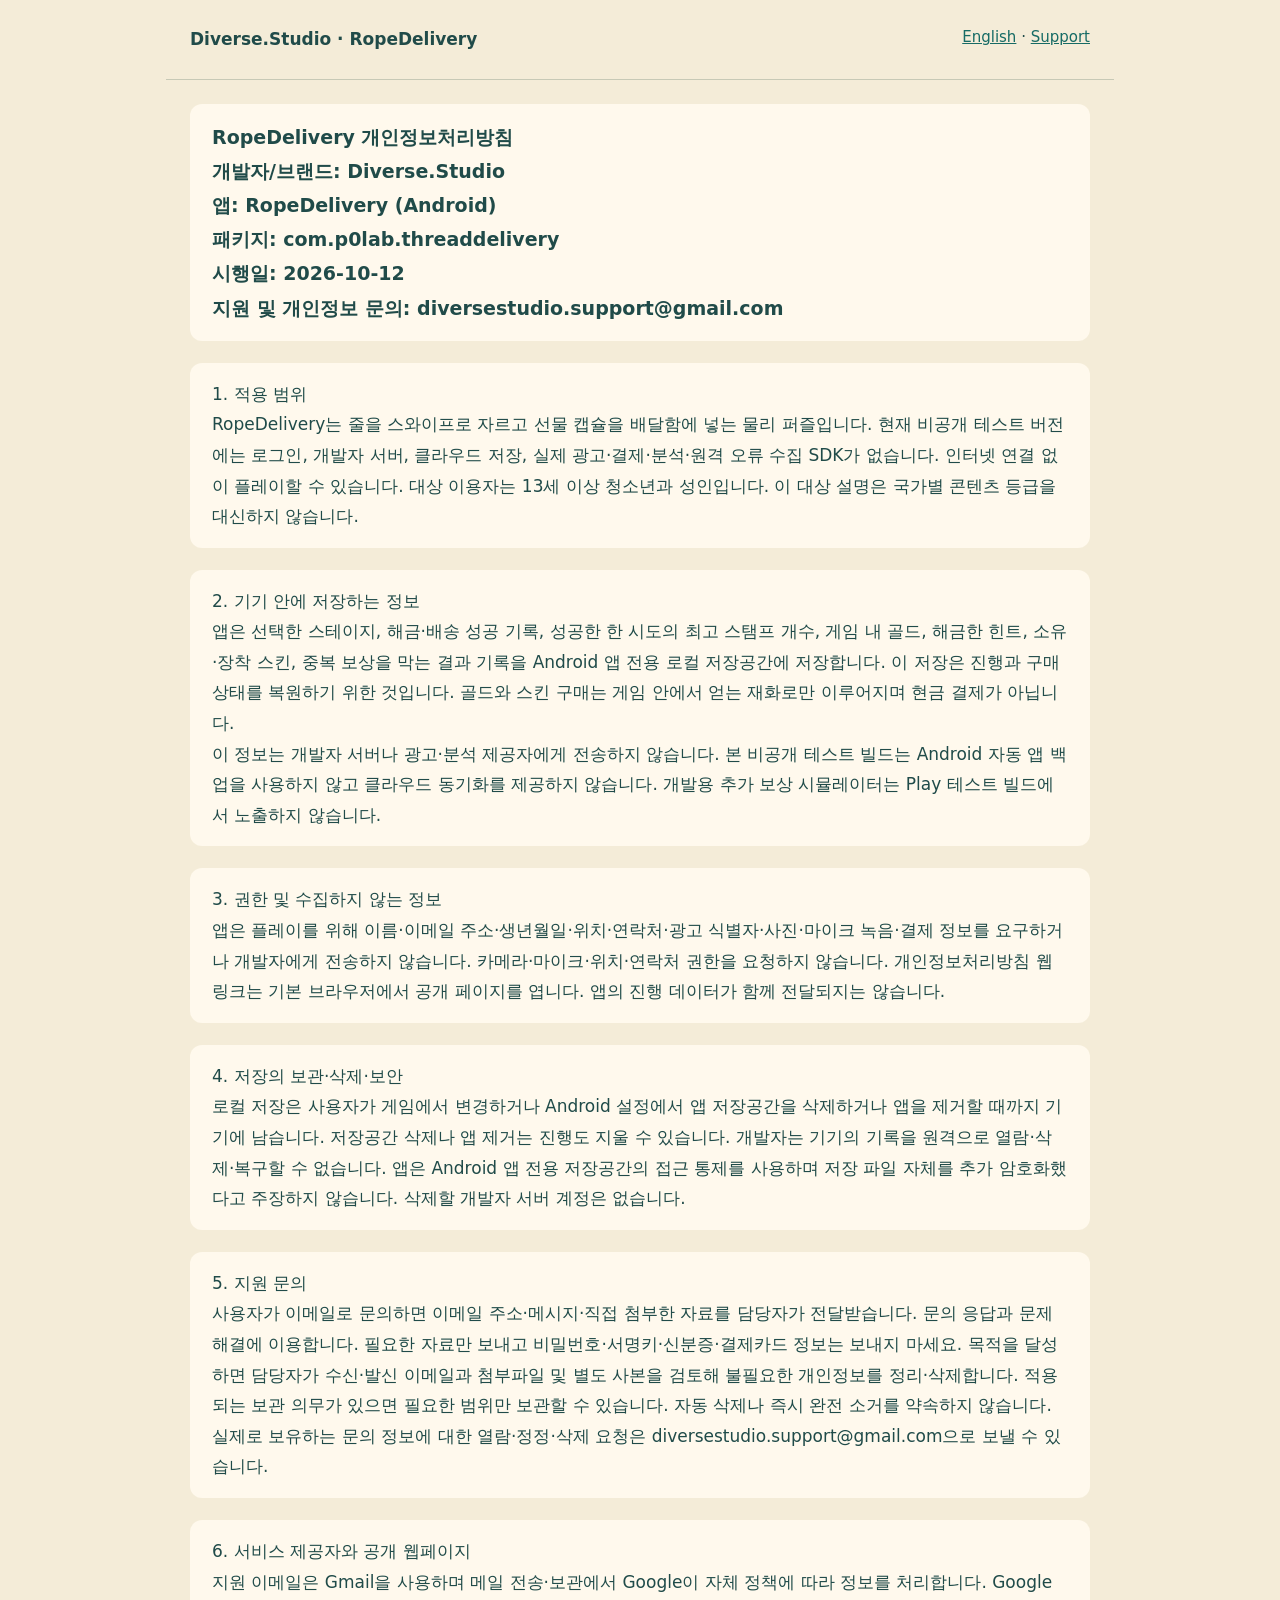
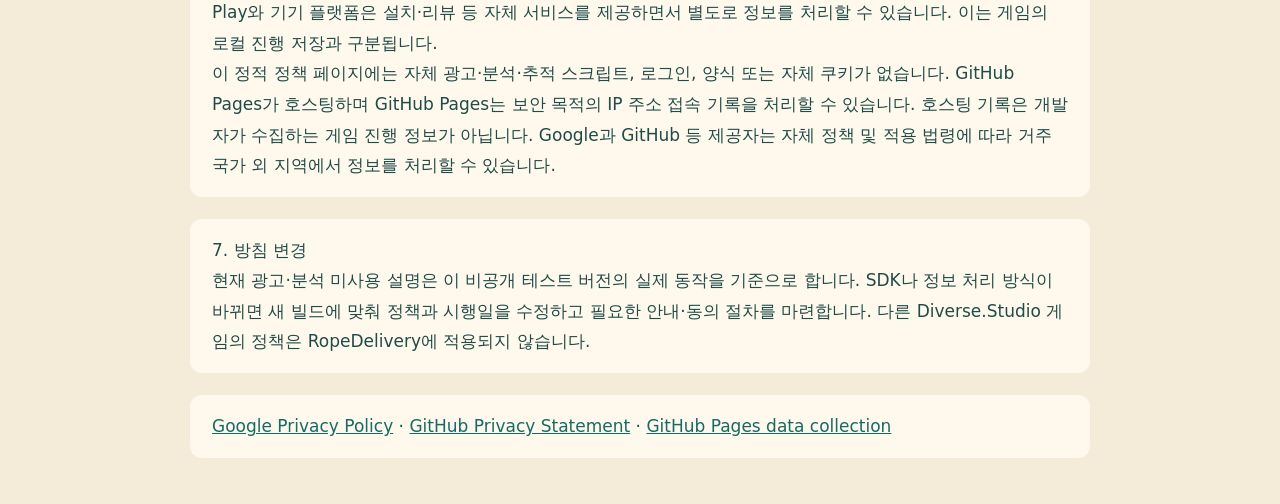
==== privacy-ko.html @ 38921d54 "Publish RopeDelivery closed-test privacy and support pages" ====
<!doctype html><html lang="ko"><head><meta charset="utf-8"><meta name="viewport" content="width=device-width,initial-scale=1"><title>RopeDelivery 개인정보처리방침</title><link rel="stylesheet" href="style.css"></head><body><header><b>Diverse.Studio · RopeDelivery</b><nav><a href="privacy-en.html">English</a> · <a href="mailto:diversestudio.support@gmail.com">Support</a></nav></header><main><section><p>RopeDelivery 개인정보처리방침<br>개발자/브랜드: Diverse.Studio<br>앱: RopeDelivery (Android)<br>패키지: com.p0lab.threaddelivery<br>시행일: 2026-10-12<br>지원 및 개인정보 문의: diversestudio.support@gmail.com</p></section><section><p>1. 적용 범위<br>RopeDelivery는 줄을 스와이프로 자르고 선물 캡슐을 배달함에 넣는 물리 퍼즐입니다. 현재 비공개 테스트 버전에는 로그인, 개발자 서버, 클라우드 저장, 실제 광고·결제·분석·원격 오류 수집 SDK가 없습니다. 인터넷 연결 없이 플레이할 수 있습니다. 대상 이용자는 13세 이상 청소년과 성인입니다. 이 대상 설명은 국가별 콘텐츠 등급을 대신하지 않습니다.</p></section><section><p>2. 기기 안에 저장하는 정보<br>앱은 선택한 스테이지, 해금·배송 성공 기록, 성공한 한 시도의 최고 스탬프 개수, 게임 내 골드, 해금한 힌트, 소유·장착 스킨, 중복 보상을 막는 결과 기록을 Android 앱 전용 로컬 저장공간에 저장합니다. 이 저장은 진행과 구매 상태를 복원하기 위한 것입니다. 골드와 스킨 구매는 게임 안에서 얻는 재화로만 이루어지며 현금 결제가 아닙니다.<br>이 정보는 개발자 서버나 광고·분석 제공자에게 전송하지 않습니다. 본 비공개 테스트 빌드는 Android 자동 앱 백업을 사용하지 않고 클라우드 동기화를 제공하지 않습니다. 개발용 추가 보상 시뮬레이터는 Play 테스트 빌드에서 노출하지 않습니다.</p></section><section><p>3. 권한 및 수집하지 않는 정보<br>앱은 플레이를 위해 이름·이메일 주소·생년월일·위치·연락처·광고 식별자·사진·마이크 녹음·결제 정보를 요구하거나 개발자에게 전송하지 않습니다. 카메라·마이크·위치·연락처 권한을 요청하지 않습니다. 개인정보처리방침 웹 링크는 기본 브라우저에서 공개 페이지를 엽니다. 앱의 진행 데이터가 함께 전달되지는 않습니다.</p></section><section><p>4. 저장의 보관·삭제·보안<br>로컬 저장은 사용자가 게임에서 변경하거나 Android 설정에서 앱 저장공간을 삭제하거나 앱을 제거할 때까지 기기에 남습니다. 저장공간 삭제나 앱 제거는 진행도 지울 수 있습니다. 개발자는 기기의 기록을 원격으로 열람·삭제·복구할 수 없습니다. 앱은 Android 앱 전용 저장공간의 접근 통제를 사용하며 저장 파일 자체를 추가 암호화했다고 주장하지 않습니다. 삭제할 개발자 서버 계정은 없습니다.</p></section><section><p>5. 지원 문의<br>사용자가 이메일로 문의하면 이메일 주소·메시지·직접 첨부한 자료를 담당자가 전달받습니다. 문의 응답과 문제 해결에 이용합니다. 필요한 자료만 보내고 비밀번호·서명키·신분증·결제카드 정보는 보내지 마세요. 목적을 달성하면 담당자가 수신·발신 이메일과 첨부파일 및 별도 사본을 검토해 불필요한 개인정보를 정리·삭제합니다. 적용되는 보관 의무가 있으면 필요한 범위만 보관할 수 있습니다. 자동 삭제나 즉시 완전 소거를 약속하지 않습니다. 실제로 보유하는 문의 정보에 대한 열람·정정·삭제 요청은 diversestudio.support@gmail.com으로 보낼 수 있습니다.</p></section><section><p>6. 서비스 제공자와 공개 웹페이지<br>지원 이메일은 Gmail을 사용하며 메일 전송·보관에서 Google이 자체 정책에 따라 정보를 처리합니다. Google Play와 기기 플랫폼은 설치·리뷰 등 자체 서비스를 제공하면서 별도로 정보를 처리할 수 있습니다. 이는 게임의 로컬 진행 저장과 구분됩니다.<br>이 정적 정책 페이지에는 자체 광고·분석·추적 스크립트, 로그인, 양식 또는 자체 쿠키가 없습니다. GitHub Pages가 호스팅하며 GitHub Pages는 보안 목적의 IP 주소 접속 기록을 처리할 수 있습니다. 호스팅 기록은 개발자가 수집하는 게임 진행 정보가 아닙니다. Google과 GitHub 등 제공자는 자체 정책 및 적용 법령에 따라 거주 국가 외 지역에서 정보를 처리할 수 있습니다.</p></section><section><p>7. 방침 변경<br>현재 광고·분석 미사용 설명은 이 비공개 테스트 버전의 실제 동작을 기준으로 합니다. SDK나 정보 처리 방식이 바뀌면 새 빌드에 맞춰 정책과 시행일을 수정하고 필요한 안내·동의 절차를 마련합니다. 다른 Diverse.Studio 게임의 정책은 RopeDelivery에 적용되지 않습니다.</p></section><section><p><a href="https://policies.google.com/privacy">Google Privacy Policy</a> · <a href="https://docs.github.com/en/site-policy/privacy-policies/github-general-privacy-statement">GitHub Privacy Statement</a> · <a href="https://docs.github.com/en/pages/getting-started-with-github-pages/what-is-github-pages#data-collection">GitHub Pages data collection</a></p></section></main></body></html>
---- style.css ----
body{margin:0;background:#f4ecd8;color:#204b49;font:17px/1.8 system-ui,sans-serif}header,main{max-width:900px;margin:auto;padding:24px}header{display:flex;flex-wrap:wrap;gap:20px;justify-content:space-between;border-bottom:1px solid #c7c9b6}section{margin:0 0 22px;padding:16px 22px;background:#fff9ed;border-radius:12px}section:first-child{font-size:19px;font-weight:600}a{color:#166b65}p{margin:0}nav{font-size:15px}
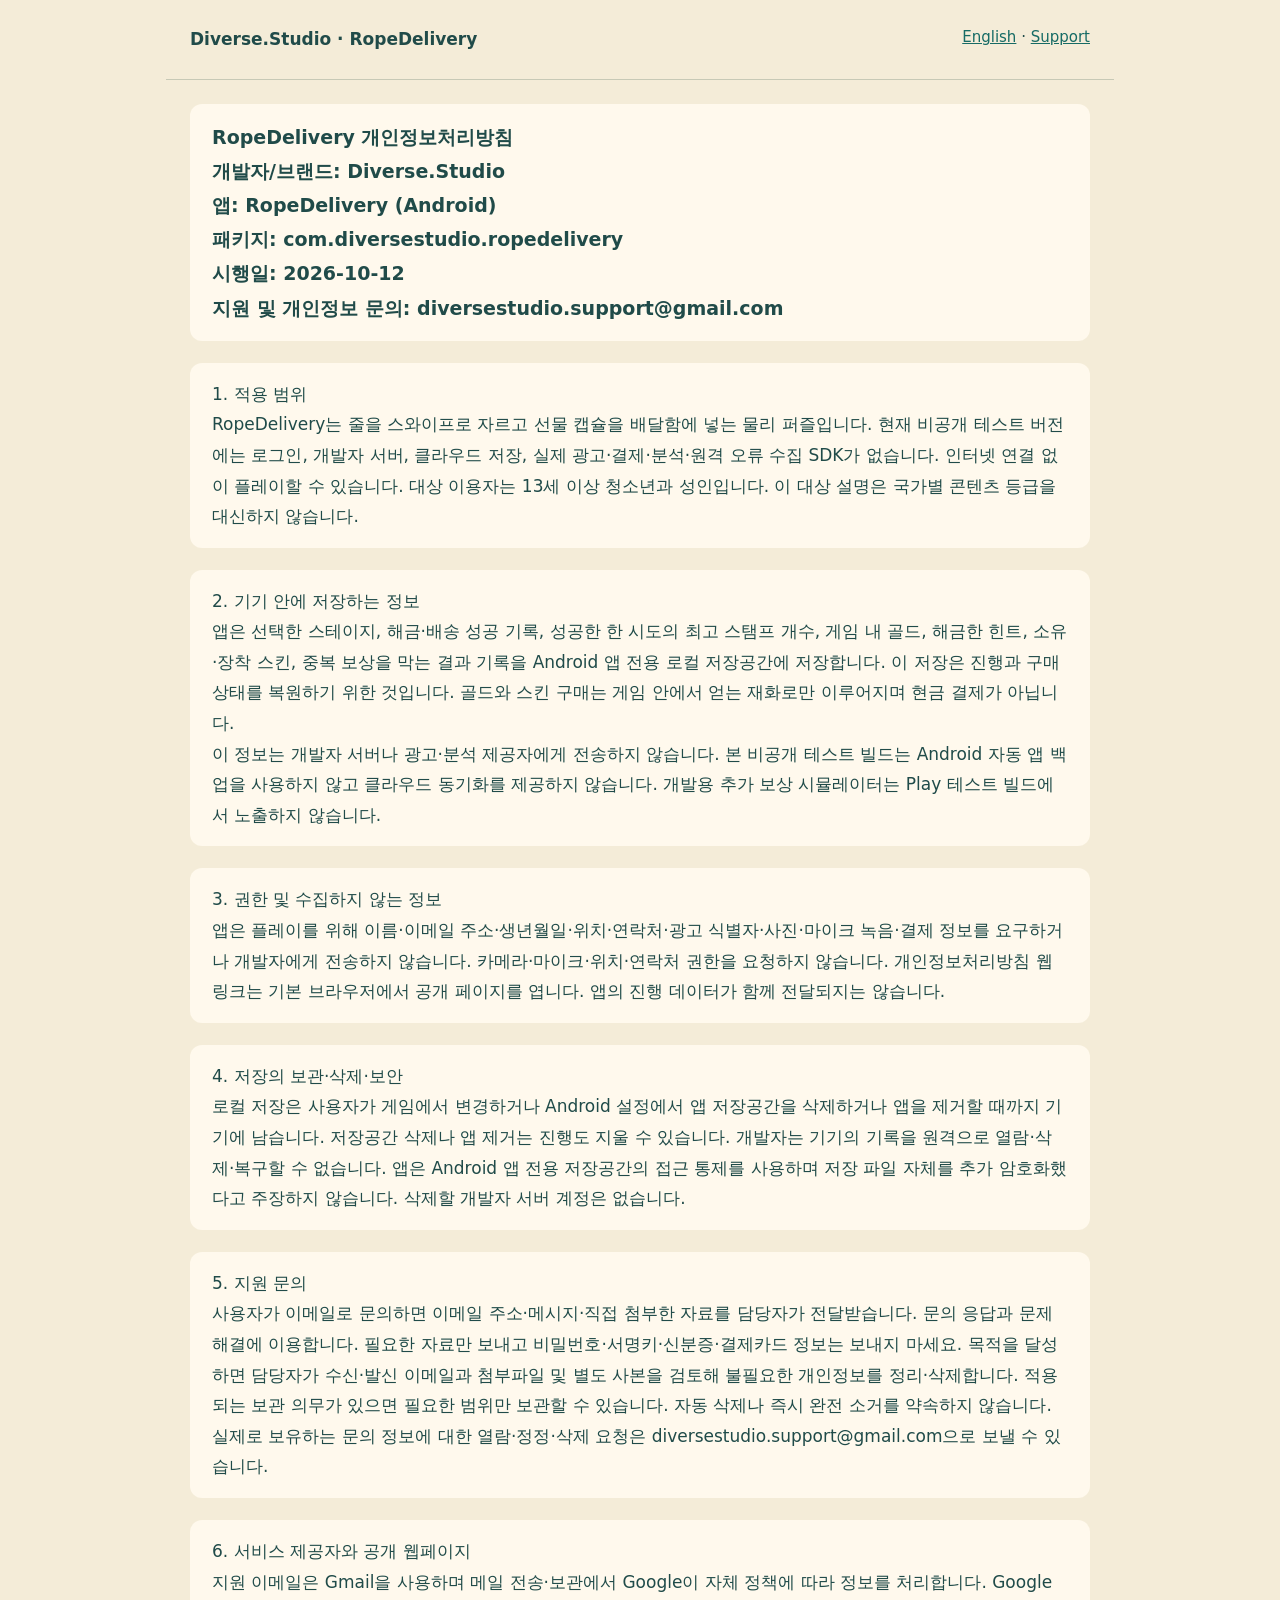
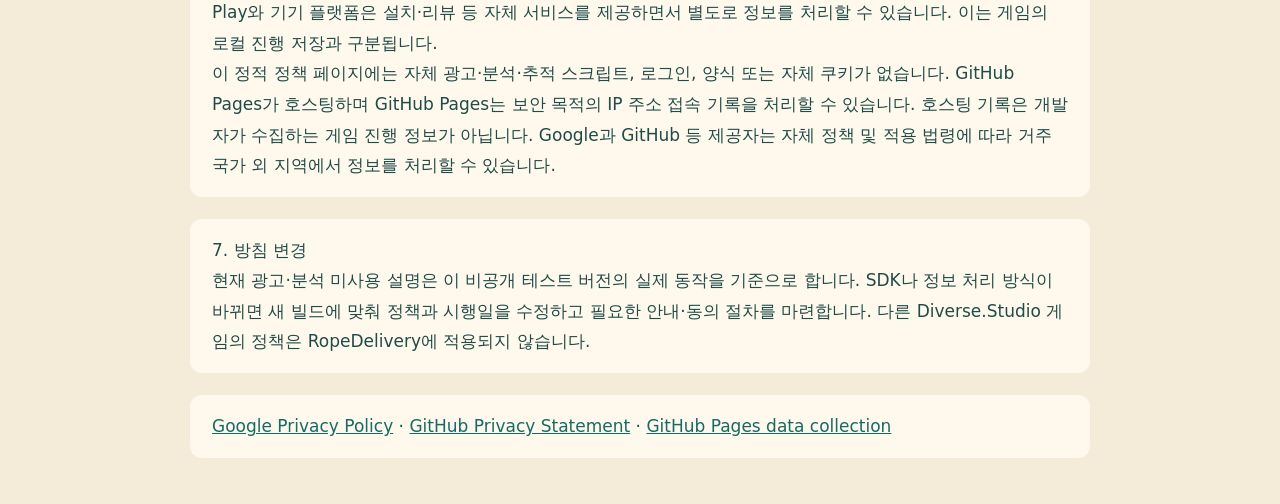
==== commit 6ed02d39: "Use approved com.diversestudio.ropedelivery package" ====
--- a/privacy-ko.html
+++ b/privacy-ko.html
@@ -1 +1 @@
-<!doctype html><html lang="ko"><head><meta charset="utf-8"><meta name="viewport" content="width=device-width,initial-scale=1"><title>RopeDelivery 개인정보처리방침</title><link rel="stylesheet" href="style.css"></head><body><header><b>Diverse.Studio · RopeDelivery</b><nav><a href="privacy-en.html">English</a> · <a href="mailto:diversestudio.support@gmail.com">Support</a></nav></header><main><section><p>RopeDelivery 개인정보처리방침<br>개발자/브랜드: Diverse.Studio<br>앱: RopeDelivery (Android)<br>패키지: com.p0lab.threaddelivery<br>시행일: 2026-10-12<br>지원 및 개인정보 문의: diversestudio.support@gmail.com</p></section><section><p>1. 적용 범위<br>RopeDelivery는 줄을 스와이프로 자르고 선물 캡슐을 배달함에 넣는 물리 퍼즐입니다. 현재 비공개 테스트 버전에는 로그인, 개발자 서버, 클라우드 저장, 실제 광고·결제·분석·원격 오류 수집 SDK가 없습니다. 인터넷 연결 없이 플레이할 수 있습니다. 대상 이용자는 13세 이상 청소년과 성인입니다. 이 대상 설명은 국가별 콘텐츠 등급을 대신하지 않습니다.</p></section><section><p>2. 기기 안에 저장하는 정보<br>앱은 선택한 스테이지, 해금·배송 성공 기록, 성공한 한 시도의 최고 스탬프 개수, 게임 내 골드, 해금한 힌트, 소유·장착 스킨, 중복 보상을 막는 결과 기록을 Android 앱 전용 로컬 저장공간에 저장합니다. 이 저장은 진행과 구매 상태를 복원하기 위한 것입니다. 골드와 스킨 구매는 게임 안에서 얻는 재화로만 이루어지며 현금 결제가 아닙니다.<br>이 정보는 개발자 서버나 광고·분석 제공자에게 전송하지 않습니다. 본 비공개 테스트 빌드는 Android 자동 앱 백업을 사용하지 않고 클라우드 동기화를 제공하지 않습니다. 개발용 추가 보상 시뮬레이터는 Play 테스트 빌드에서 노출하지 않습니다.</p></section><section><p>3. 권한 및 수집하지 않는 정보<br>앱은 플레이를 위해 이름·이메일 주소·생년월일·위치·연락처·광고 식별자·사진·마이크 녹음·결제 정보를 요구하거나 개발자에게 전송하지 않습니다. 카메라·마이크·위치·연락처 권한을 요청하지 않습니다. 개인정보처리방침 웹 링크는 기본 브라우저에서 공개 페이지를 엽니다. 앱의 진행 데이터가 함께 전달되지는 않습니다.</p></section><section><p>4. 저장의 보관·삭제·보안<br>로컬 저장은 사용자가 게임에서 변경하거나 Android 설정에서 앱 저장공간을 삭제하거나 앱을 제거할 때까지 기기에 남습니다. 저장공간 삭제나 앱 제거는 진행도 지울 수 있습니다. 개발자는 기기의 기록을 원격으로 열람·삭제·복구할 수 없습니다. 앱은 Android 앱 전용 저장공간의 접근 통제를 사용하며 저장 파일 자체를 추가 암호화했다고 주장하지 않습니다. 삭제할 개발자 서버 계정은 없습니다.</p></section><section><p>5. 지원 문의<br>사용자가 이메일로 문의하면 이메일 주소·메시지·직접 첨부한 자료를 담당자가 전달받습니다. 문의 응답과 문제 해결에 이용합니다. 필요한 자료만 보내고 비밀번호·서명키·신분증·결제카드 정보는 보내지 마세요. 목적을 달성하면 담당자가 수신·발신 이메일과 첨부파일 및 별도 사본을 검토해 불필요한 개인정보를 정리·삭제합니다. 적용되는 보관 의무가 있으면 필요한 범위만 보관할 수 있습니다. 자동 삭제나 즉시 완전 소거를 약속하지 않습니다. 실제로 보유하는 문의 정보에 대한 열람·정정·삭제 요청은 diversestudio.support@gmail.com으로 보낼 수 있습니다.</p></section><section><p>6. 서비스 제공자와 공개 웹페이지<br>지원 이메일은 Gmail을 사용하며 메일 전송·보관에서 Google이 자체 정책에 따라 정보를 처리합니다. Google Play와 기기 플랫폼은 설치·리뷰 등 자체 서비스를 제공하면서 별도로 정보를 처리할 수 있습니다. 이는 게임의 로컬 진행 저장과 구분됩니다.<br>이 정적 정책 페이지에는 자체 광고·분석·추적 스크립트, 로그인, 양식 또는 자체 쿠키가 없습니다. GitHub Pages가 호스팅하며 GitHub Pages는 보안 목적의 IP 주소 접속 기록을 처리할 수 있습니다. 호스팅 기록은 개발자가 수집하는 게임 진행 정보가 아닙니다. Google과 GitHub 등 제공자는 자체 정책 및 적용 법령에 따라 거주 국가 외 지역에서 정보를 처리할 수 있습니다.</p></section><section><p>7. 방침 변경<br>현재 광고·분석 미사용 설명은 이 비공개 테스트 버전의 실제 동작을 기준으로 합니다. SDK나 정보 처리 방식이 바뀌면 새 빌드에 맞춰 정책과 시행일을 수정하고 필요한 안내·동의 절차를 마련합니다. 다른 Diverse.Studio 게임의 정책은 RopeDelivery에 적용되지 않습니다.</p></section><section><p><a href="https://policies.google.com/privacy">Google Privacy Policy</a> · <a href="https://docs.github.com/en/site-policy/privacy-policies/github-general-privacy-statement">GitHub Privacy Statement</a> · <a href="https://docs.github.com/en/pages/getting-started-with-github-pages/what-is-github-pages#data-collection">GitHub Pages data collection</a></p></section></main></body></html>+<!doctype html><html lang="ko"><head><meta charset="utf-8"><meta name="viewport" content="width=device-width,initial-scale=1"><title>RopeDelivery 개인정보처리방침</title><link rel="stylesheet" href="style.css"></head><body><header><b>Diverse.Studio · RopeDelivery</b><nav><a href="privacy-en.html">English</a> · <a href="mailto:diversestudio.support@gmail.com">Support</a></nav></header><main><section><p>RopeDelivery 개인정보처리방침<br>개발자/브랜드: Diverse.Studio<br>앱: RopeDelivery (Android)<br>패키지: com.diversestudio.ropedelivery<br>시행일: 2026-10-12<br>지원 및 개인정보 문의: diversestudio.support@gmail.com</p></section><section><p>1. 적용 범위<br>RopeDelivery는 줄을 스와이프로 자르고 선물 캡슐을 배달함에 넣는 물리 퍼즐입니다. 현재 비공개 테스트 버전에는 로그인, 개발자 서버, 클라우드 저장, 실제 광고·결제·분석·원격 오류 수집 SDK가 없습니다. 인터넷 연결 없이 플레이할 수 있습니다. 대상 이용자는 13세 이상 청소년과 성인입니다. 이 대상 설명은 국가별 콘텐츠 등급을 대신하지 않습니다.</p></section><section><p>2. 기기 안에 저장하는 정보<br>앱은 선택한 스테이지, 해금·배송 성공 기록, 성공한 한 시도의 최고 스탬프 개수, 게임 내 골드, 해금한 힌트, 소유·장착 스킨, 중복 보상을 막는 결과 기록을 Android 앱 전용 로컬 저장공간에 저장합니다. 이 저장은 진행과 구매 상태를 복원하기 위한 것입니다. 골드와 스킨 구매는 게임 안에서 얻는 재화로만 이루어지며 현금 결제가 아닙니다.<br>이 정보는 개발자 서버나 광고·분석 제공자에게 전송하지 않습니다. 본 비공개 테스트 빌드는 Android 자동 앱 백업을 사용하지 않고 클라우드 동기화를 제공하지 않습니다. 개발용 추가 보상 시뮬레이터는 Play 테스트 빌드에서 노출하지 않습니다.</p></section><section><p>3. 권한 및 수집하지 않는 정보<br>앱은 플레이를 위해 이름·이메일 주소·생년월일·위치·연락처·광고 식별자·사진·마이크 녹음·결제 정보를 요구하거나 개발자에게 전송하지 않습니다. 카메라·마이크·위치·연락처 권한을 요청하지 않습니다. 개인정보처리방침 웹 링크는 기본 브라우저에서 공개 페이지를 엽니다. 앱의 진행 데이터가 함께 전달되지는 않습니다.</p></section><section><p>4. 저장의 보관·삭제·보안<br>로컬 저장은 사용자가 게임에서 변경하거나 Android 설정에서 앱 저장공간을 삭제하거나 앱을 제거할 때까지 기기에 남습니다. 저장공간 삭제나 앱 제거는 진행도 지울 수 있습니다. 개발자는 기기의 기록을 원격으로 열람·삭제·복구할 수 없습니다. 앱은 Android 앱 전용 저장공간의 접근 통제를 사용하며 저장 파일 자체를 추가 암호화했다고 주장하지 않습니다. 삭제할 개발자 서버 계정은 없습니다.</p></section><section><p>5. 지원 문의<br>사용자가 이메일로 문의하면 이메일 주소·메시지·직접 첨부한 자료를 담당자가 전달받습니다. 문의 응답과 문제 해결에 이용합니다. 필요한 자료만 보내고 비밀번호·서명키·신분증·결제카드 정보는 보내지 마세요. 목적을 달성하면 담당자가 수신·발신 이메일과 첨부파일 및 별도 사본을 검토해 불필요한 개인정보를 정리·삭제합니다. 적용되는 보관 의무가 있으면 필요한 범위만 보관할 수 있습니다. 자동 삭제나 즉시 완전 소거를 약속하지 않습니다. 실제로 보유하는 문의 정보에 대한 열람·정정·삭제 요청은 diversestudio.support@gmail.com으로 보낼 수 있습니다.</p></section><section><p>6. 서비스 제공자와 공개 웹페이지<br>지원 이메일은 Gmail을 사용하며 메일 전송·보관에서 Google이 자체 정책에 따라 정보를 처리합니다. Google Play와 기기 플랫폼은 설치·리뷰 등 자체 서비스를 제공하면서 별도로 정보를 처리할 수 있습니다. 이는 게임의 로컬 진행 저장과 구분됩니다.<br>이 정적 정책 페이지에는 자체 광고·분석·추적 스크립트, 로그인, 양식 또는 자체 쿠키가 없습니다. GitHub Pages가 호스팅하며 GitHub Pages는 보안 목적의 IP 주소 접속 기록을 처리할 수 있습니다. 호스팅 기록은 개발자가 수집하는 게임 진행 정보가 아닙니다. Google과 GitHub 등 제공자는 자체 정책 및 적용 법령에 따라 거주 국가 외 지역에서 정보를 처리할 수 있습니다.</p></section><section><p>7. 방침 변경<br>현재 광고·분석 미사용 설명은 이 비공개 테스트 버전의 실제 동작을 기준으로 합니다. SDK나 정보 처리 방식이 바뀌면 새 빌드에 맞춰 정책과 시행일을 수정하고 필요한 안내·동의 절차를 마련합니다. 다른 Diverse.Studio 게임의 정책은 RopeDelivery에 적용되지 않습니다.</p></section><section><p><a href="https://policies.google.com/privacy">Google Privacy Policy</a> · <a href="https://docs.github.com/en/site-policy/privacy-policies/github-general-privacy-statement">GitHub Privacy Statement</a> · <a href="https://docs.github.com/en/pages/getting-started-with-github-pages/what-is-github-pages#data-collection">GitHub Pages data collection</a></p></section></main></body></html>
